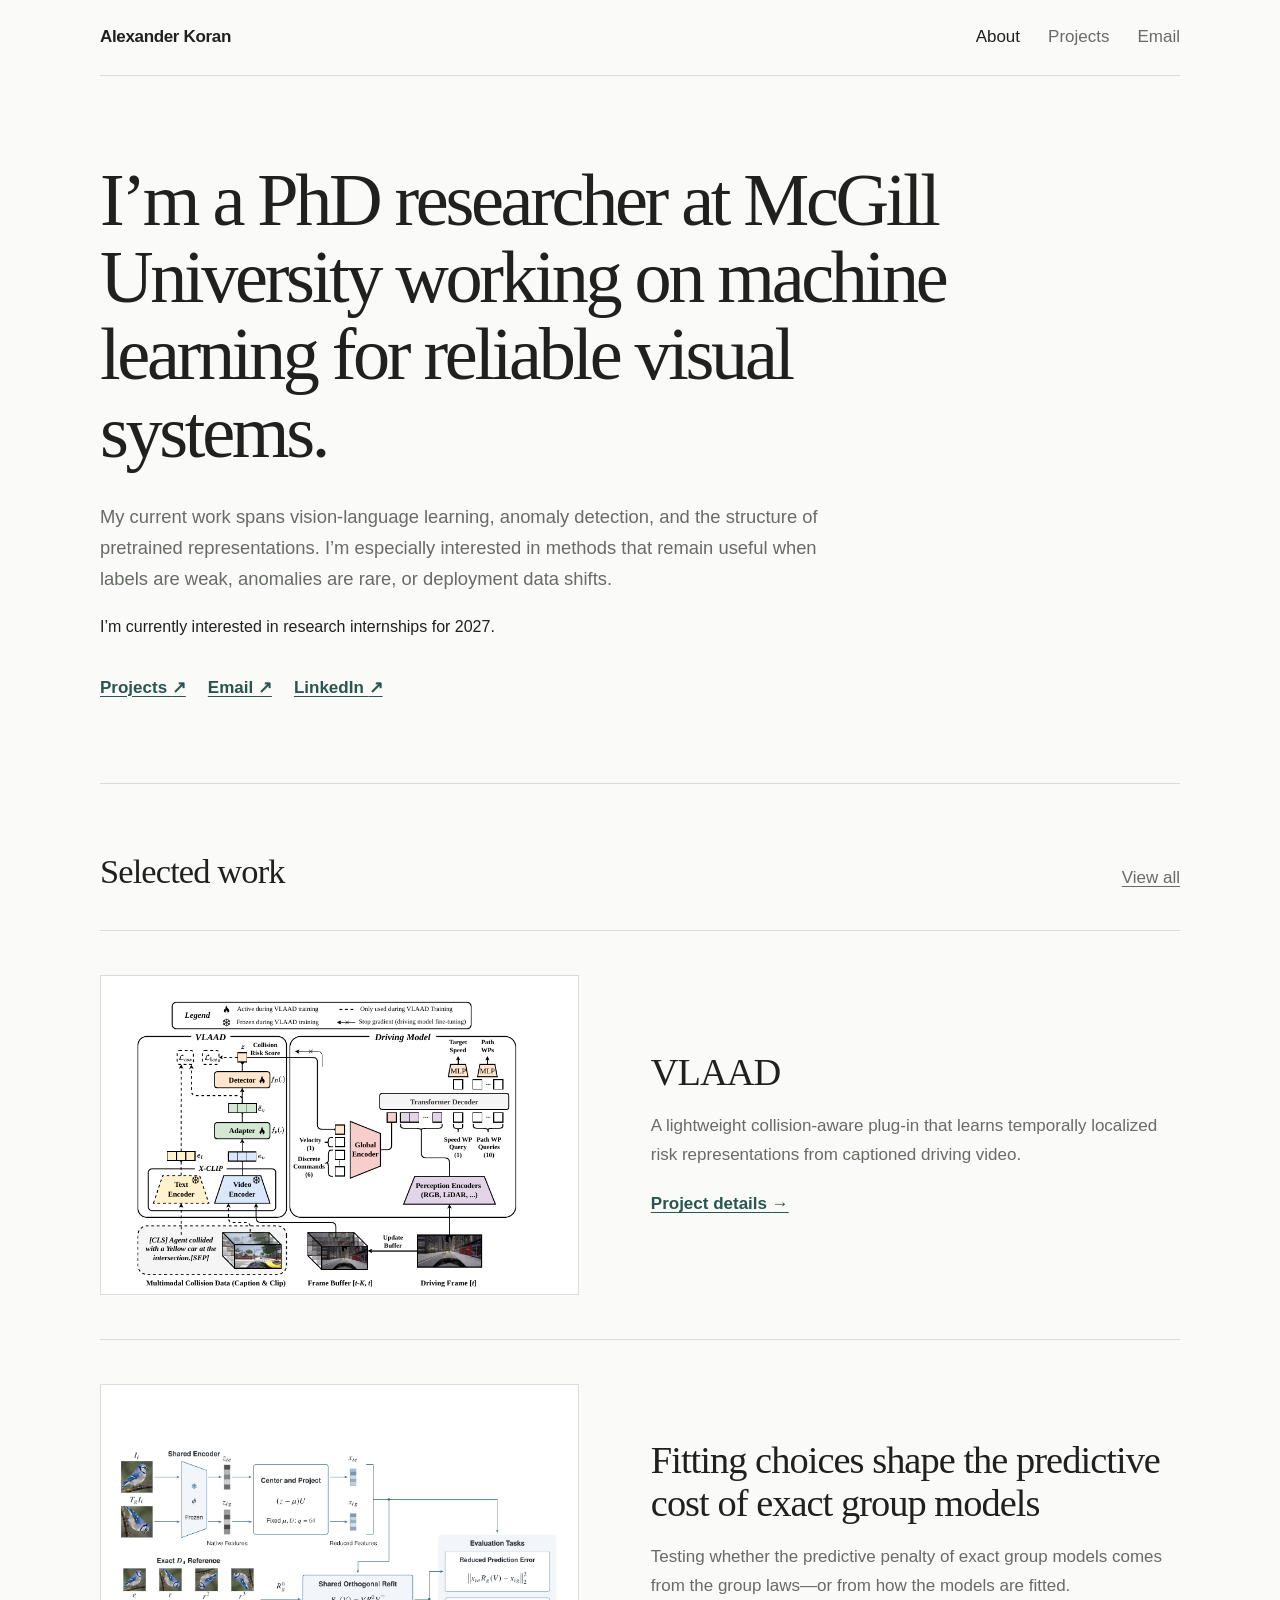
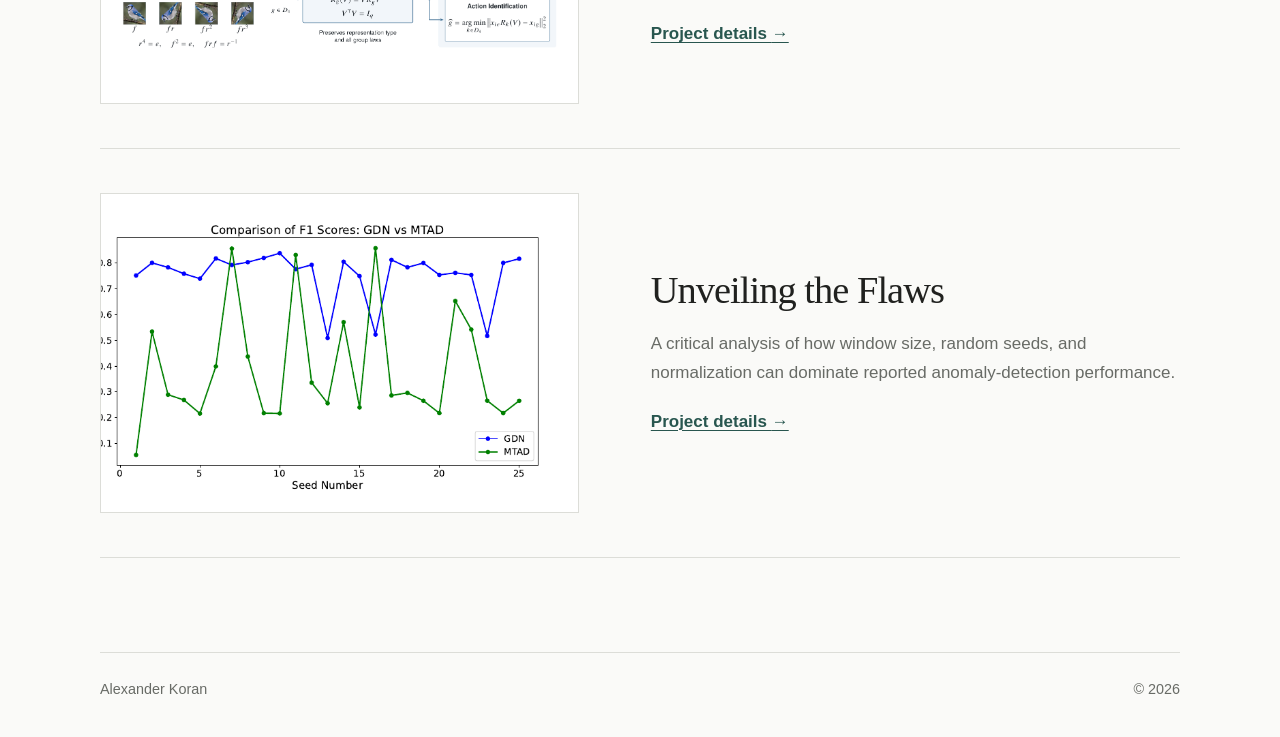
==== index.html @ d5c2fa04 "Build professional portfolio site" ====
<!doctype html>
<html lang="en">
  <head>
    <meta charset="utf-8">
    <meta name="viewport" content="width=device-width, initial-scale=1">
    <meta name="description" content="Alexander Koran is a PhD researcher at McGill University working on machine learning for visual intelligence.">
    <meta name="theme-color" content="#fafaf8">
    <title>Alexander Koran</title>
    <link rel="icon" href="favicon.svg" type="image/svg+xml">
    <link rel="stylesheet" href="styles.css">
    <script src="script.js" defer></script>
  </head>
  <body>
    <a class="skip-link" href="#main">Skip to content</a>
    <header class="site-header shell">
      <a class="site-name" href="index.html" aria-current="page">Alexander Koran</a>
      <nav aria-label="Primary navigation">
        <a href="index.html" aria-current="page">About</a>
        <a href="projects.html">Projects</a>
        <a href="mailto:alexanderskoran@gmail.com">Email</a>
      </nav>
    </header>

    <main id="main" class="shell">
      <section class="intro" aria-labelledby="intro-heading">
        <div class="intro-copy">
          <h1 class="intro-statement" id="intro-heading">I’m a PhD researcher at McGill University working on machine learning for reliable visual systems.</h1>
          <p>My current work spans vision-language learning, anomaly detection, and the structure of pretrained representations. I’m especially interested in methods that remain useful when labels are weak, anomalies are rare, or deployment data shifts.</p>
          <p class="availability">I’m currently interested in research internships for 2027.</p>
        </div>
        <div class="text-links" aria-label="Profile links">
          <a href="projects.html">Projects <span aria-hidden="true">↗</span></a>
          <a href="mailto:alexanderskoran@gmail.com">Email <span aria-hidden="true">↗</span></a>
          <a href="https://www.linkedin.com/in/alexander-koran-1265b1208" rel="noreferrer">LinkedIn <span aria-hidden="true">↗</span></a>
        </div>
      </section>

      <section class="selected-work" aria-labelledby="selected-heading">
        <div class="section-title-row">
          <h2 id="selected-heading">Selected work</h2>
          <a href="projects.html">View all</a>
        </div>
        <div class="project-list">
          <article class="project-row">
            <a class="project-figure" href="projects/vlaad.html" aria-label="Read about VLAAD"><img src="assets/vlaad-architecture.png" alt="Architecture diagram of VLAAD and its integration with a driving model"></a>
            <div class="project-copy">
              <h3><a href="projects/vlaad.html">VLAAD</a></h3>
              <p>A lightweight collision-aware plug-in that learns temporally localized risk representations from captioned driving video.</p>
              <a class="detail-link" href="projects/vlaad.html">Project details <span aria-hidden="true">→</span></a>
            </div>
          </article>
          <article class="project-row">
            <a class="project-figure" href="projects/exact-group-models.html" aria-label="Read about exact group models"><img src="assets/exact-group-refit.png" alt="Diagram of exact group maps being refitted to observed feature transformations"></a>
            <div class="project-copy">
              <h3><a href="projects/exact-group-models.html">Fitting choices shape the predictive cost of exact group models</a></h3>
              <p>Testing whether the predictive penalty of exact group models comes from the group laws—or from how the models are fitted.</p>
              <a class="detail-link" href="projects/exact-group-models.html">Project details <span aria-hidden="true">→</span></a>
            </div>
          </article>
          <article class="project-row">
            <a class="project-figure" href="projects/unveiling-the-flaws.html" aria-label="Read about Unveiling the Flaws"><img src="assets/unveiling-flaws-seed-figure.png" alt="F1 scores for two time-series anomaly detection models across random seeds"></a>
            <div class="project-copy">
              <h3><a href="projects/unveiling-the-flaws.html">Unveiling the Flaws</a></h3>
              <p>A critical analysis of how window size, random seeds, and normalization can dominate reported anomaly-detection performance.</p>
              <a class="detail-link" href="projects/unveiling-the-flaws.html">Project details <span aria-hidden="true">→</span></a>
            </div>
          </article>
        </div>
      </section>
    </main>

    <footer class="site-footer shell"><span>Alexander Koran</span><span>© <span id="current-year">2026</span></span></footer>
  </body>
</html>
---- styles.css ----
:root {
  color-scheme: light;
  --paper: #fafaf8;
  --surface: #ffffff;
  --ink: #20211f;
  --muted: #686b66;
  --line: #dcddd8;
  --accent: #28564f;
}

* { box-sizing: border-box; }

html { scroll-behavior: smooth; }

body {
  margin: 0;
  background: var(--paper);
  color: var(--ink);
  font-family: Inter, ui-sans-serif, -apple-system, BlinkMacSystemFont, "Segoe UI", sans-serif;
  font-size: 17px;
  line-height: 1.7;
  -webkit-font-smoothing: antialiased;
}

img { display: block; max-width: 100%; }

a {
  color: inherit;
  text-underline-offset: 0.2em;
  text-decoration-thickness: 1px;
}

a:hover { color: var(--accent); }

a:focus-visible {
  outline: 2px solid var(--accent);
  outline-offset: 4px;
  border-radius: 2px;
}

.shell {
  width: min(1080px, calc(100% - 48px));
  margin-inline: auto;
}

.skip-link {
  position: fixed;
  top: 12px;
  left: 12px;
  z-index: 20;
  transform: translateY(-160%);
  padding: 8px 12px;
  background: var(--ink);
  color: white;
}

.skip-link:focus { transform: none; }

.site-header {
  min-height: 76px;
  display: flex;
  align-items: center;
  justify-content: space-between;
  border-bottom: 1px solid var(--line);
}

.site-name {
  font-weight: 650;
  letter-spacing: -0.02em;
  text-decoration: none;
}

.site-header nav {
  display: flex;
  gap: 28px;
}

.site-header nav a {
  color: var(--muted);
  text-decoration: none;
}

.site-header nav a:hover,
.site-header nav a[aria-current="page"] { color: var(--ink); }

.intro {
  padding-block: 86px 80px;
  border-bottom: 1px solid var(--line);
}

.intro-copy { max-width: 900px; }

.intro-statement {
  max-width: 880px;
  margin: 0;
  font-family: "Iowan Old Style", "Palatino Linotype", Palatino, Georgia, serif;
  font-size: clamp(2.65rem, 5.8vw, 4.65rem);
  font-weight: 500;
  letter-spacing: -0.045em;
  line-height: 1.04;
}

.intro-copy > p {
  max-width: 760px;
  margin: 30px 0 0;
  color: var(--muted);
  font-size: 1.15rem;
}

.intro-copy .availability {
  margin-top: 18px;
  color: var(--ink);
  font-size: 1rem;
}

.text-links {
  display: flex;
  flex-wrap: wrap;
  gap: 22px;
  margin-top: 34px;
}

.text-links a,
.detail-link,
.project-links a {
  color: var(--accent);
  font-weight: 600;
}

.selected-work { padding-block: 58px 22px; }

.section-title-row {
  display: flex;
  align-items: baseline;
  justify-content: space-between;
  gap: 24px;
}

.section-title-row h2 {
  margin: 0;
  font-family: "Iowan Old Style", "Palatino Linotype", Palatino, Georgia, serif;
  font-size: 2.15rem;
  font-weight: 500;
  letter-spacing: -0.025em;
}

.section-title-row > a { color: var(--muted); }

.project-list { margin-top: 30px; }

.project-row {
  display: grid;
  grid-template-columns: minmax(280px, 0.95fr) minmax(300px, 1.05fr);
  gap: clamp(32px, 6vw, 72px);
  align-items: center;
  padding-block: 44px;
  border-top: 1px solid var(--line);
}

.project-row:last-child { border-bottom: 1px solid var(--line); }

.project-figure {
  display: block;
  overflow: hidden;
  border: 1px solid var(--line);
  background: var(--surface);
  text-decoration: none;
}

.project-figure img {
  width: 100%;
  aspect-ratio: 3 / 2;
  object-fit: contain;
}

.project-copy h2,
.project-copy h3 {
  margin: 0;
  font-family: "Iowan Old Style", "Palatino Linotype", Palatino, Georgia, serif;
  font-size: clamp(1.75rem, 3vw, 2.45rem);
  font-weight: 500;
  letter-spacing: -0.025em;
  line-height: 1.12;
}

.project-copy h2 a,
.project-copy h3 a { text-decoration: none; }

.project-copy p {
  margin: 18px 0 20px;
  color: var(--muted);
}

.projects-page { padding-block: 64px 36px; }

.page-intro { max-width: 800px; }

.page-intro h1 {
  margin: 0;
  font-family: "Iowan Old Style", "Palatino Linotype", Palatino, Georgia, serif;
  font-size: clamp(3rem, 7vw, 5.25rem);
  font-weight: 500;
  letter-spacing: -0.045em;
  line-height: 1;
}

.page-intro p {
  margin: 24px 0 0;
  color: var(--muted);
  font-size: 1.15rem;
}

.project-index-list { margin-top: 58px; }

.project-page { padding-block: 58px 36px; }

.back-link {
  display: inline-flex;
  gap: 8px;
  margin-bottom: 58px;
  color: var(--muted);
  text-decoration: none;
}

.project-header { max-width: 930px; }

.project-header h1 {
  margin: 0;
  font-family: "Iowan Old Style", "Palatino Linotype", Palatino, Georgia, serif;
  font-size: clamp(2.55rem, 6vw, 4.85rem);
  font-weight: 500;
  letter-spacing: -0.045em;
  line-height: 1.02;
}

.project-header .long-title { font-size: clamp(2.35rem, 5.4vw, 4.4rem); }

.project-header > p:not(.project-links) {
  max-width: 760px;
  margin: 28px 0 0;
  color: var(--muted);
  font-size: clamp(1.05rem, 2vw, 1.28rem);
}

.project-links { margin-top: 24px; }
.project-links > span { margin-inline: 8px; color: var(--line); }

.project-hero-figure {
  margin: 58px 0 0;
  padding: clamp(10px, 2vw, 20px);
  border: 1px solid var(--line);
  background: var(--surface);
}

.project-hero-link { display: block; text-decoration: none; }

.project-hero-figure img {
  width: 100%;
  max-height: 650px;
  object-fit: contain;
}

.project-hero-figure.poster-figure img {
  max-height: none;
  aspect-ratio: 3 / 2;
}

.project-hero-figure figcaption {
  margin-top: 12px;
  color: var(--muted);
  font-size: 0.88rem;
}

.project-article-grid { margin-top: 64px; }
.project-article { max-width: 800px; }

.project-article h2 {
  margin: 0 0 20px;
  font-family: "Iowan Old Style", "Palatino Linotype", Palatino, Georgia, serif;
  font-size: 2rem;
  font-weight: 500;
  letter-spacing: -0.02em;
}

.project-article p { margin: 0; }

.project-pagination {
  display: flex;
  justify-content: space-between;
  gap: 24px;
  margin-top: 72px;
  padding-top: 24px;
  border-top: 1px solid var(--line);
}

.project-pagination a { color: var(--muted); text-decoration: none; }

.site-footer {
  display: flex;
  justify-content: space-between;
  margin-top: 72px;
  padding-block: 24px 36px;
  border-top: 1px solid var(--line);
  color: var(--muted);
  font-size: 0.9rem;
}

@media (max-width: 760px) {
  .shell { width: min(100% - 28px, 1080px); }
  .site-header { min-height: 66px; }
  .site-header nav { gap: 16px; font-size: 0.9rem; }
  .intro { padding-block: 54px 52px; }
  .intro-statement { font-size: clamp(2.4rem, 11vw, 3.7rem); }
  .project-row { grid-template-columns: 1fr; gap: 24px; padding-block: 34px; }
  .projects-page { padding-top: 42px; }
  .project-page { padding-top: 38px; }
  .back-link { margin-bottom: 38px; }
  .project-header h1,
  .project-header .long-title { font-size: clamp(2.25rem, 11vw, 3.35rem); }
  .project-hero-figure { margin-top: 42px; }
  .project-pagination { flex-direction: column; }
}

@media (prefers-reduced-motion: reduce) {
  html { scroll-behavior: auto; }
}
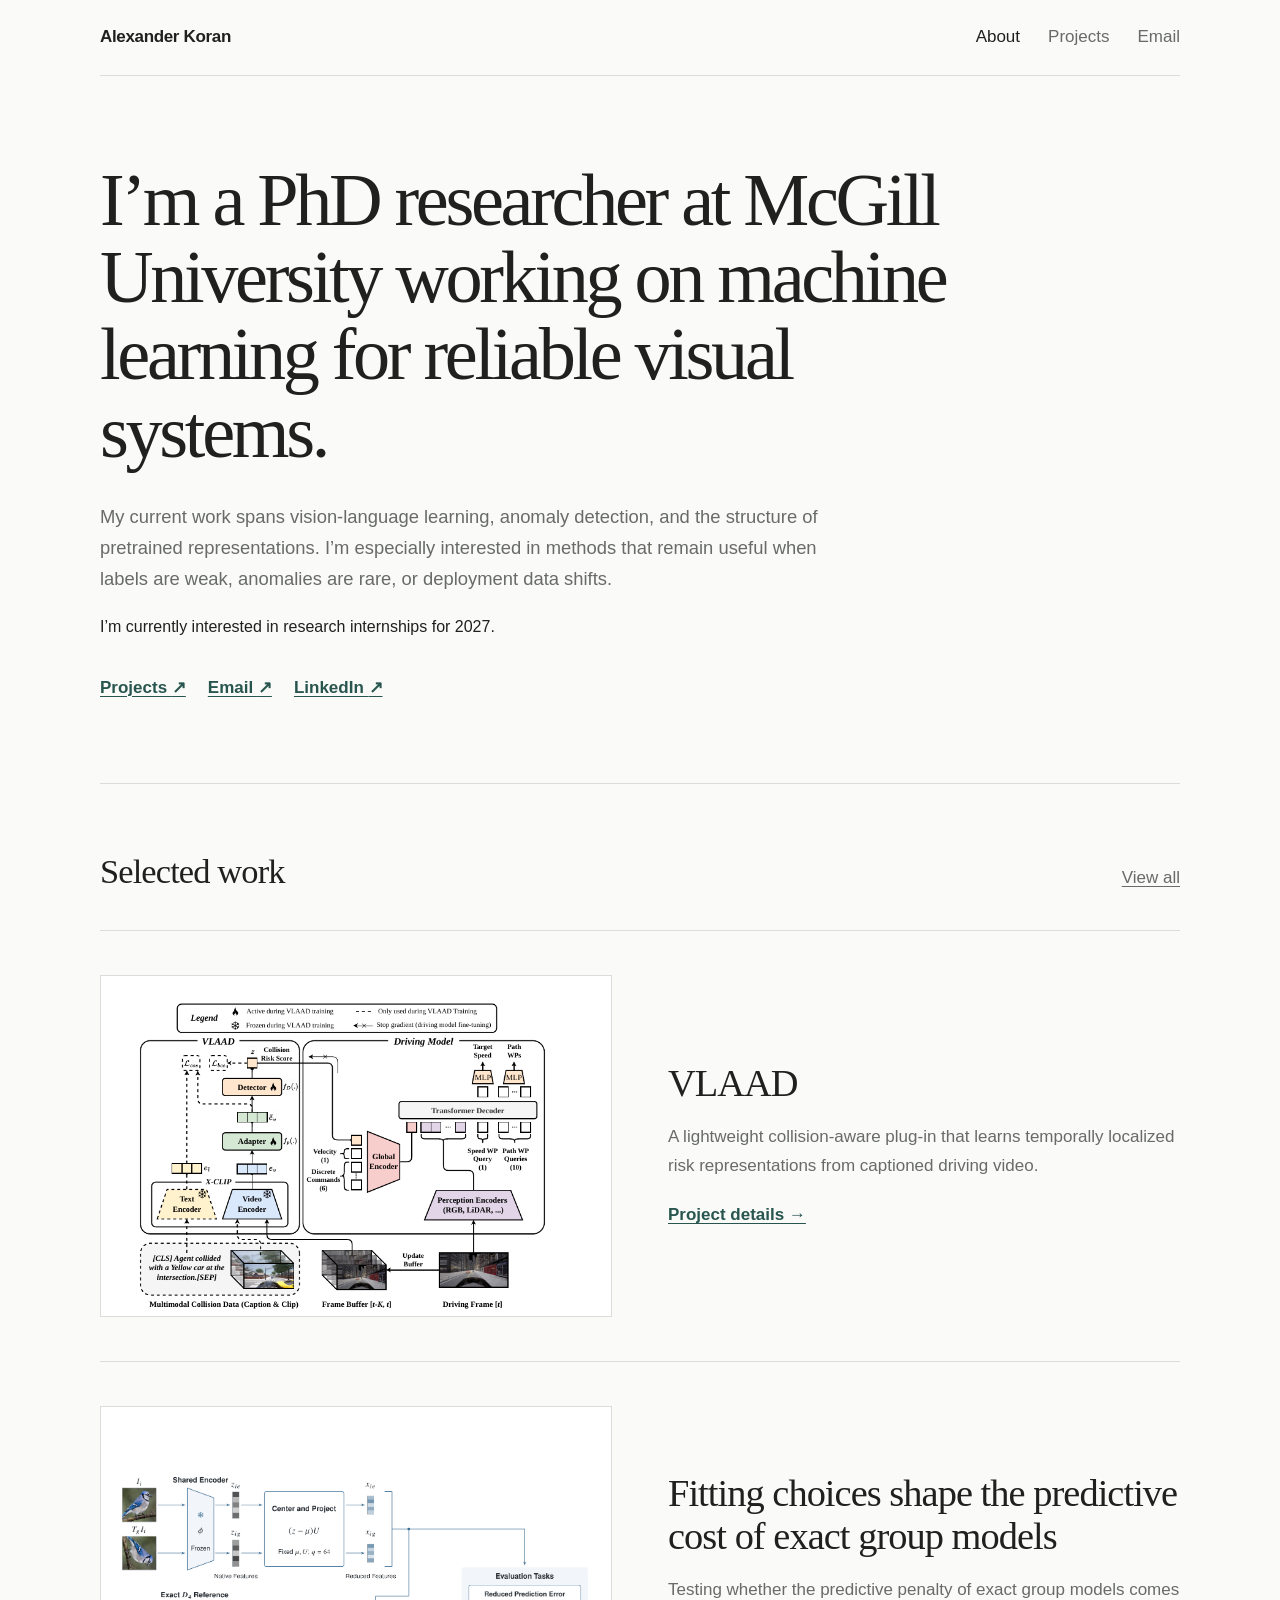
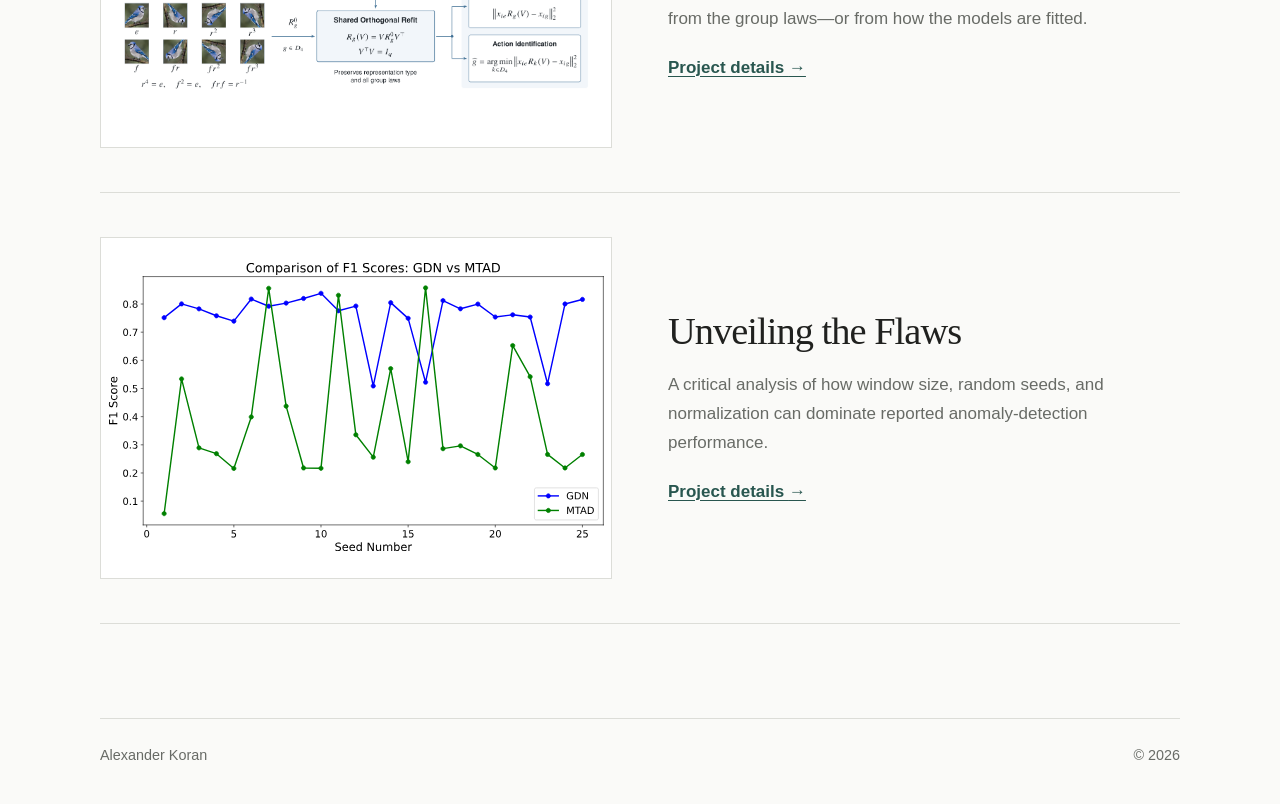
==== commit c16fc7a6: "Improve project figure presentation" ====
--- a/index.html
+++ b/index.html
@@ -58,7 +58,7 @@
             </div>
           </article>
           <article class="project-row">
-            <a class="project-figure" href="projects/unveiling-the-flaws.html" aria-label="Read about Unveiling the Flaws"><img src="assets/unveiling-flaws-seed-figure.png" alt="F1 scores for two time-series anomaly detection models across random seeds"></a>
+            <a class="project-figure" href="projects/unveiling-the-flaws.html" aria-label="Read about Unveiling the Flaws"><img src="assets/unveiling-flaws-seed-figure.svg" alt="F1 scores for two time-series anomaly detection models across random seeds"></a>
             <div class="project-copy">
               <h3><a href="projects/unveiling-the-flaws.html">Unveiling the Flaws</a></h3>
               <p>A critical analysis of how window size, random seeds, and normalization can dominate reported anomaly-detection performance.</p>
--- a/styles.css
+++ b/styles.css
@@ -150,8 +150,8 @@
 
 .project-row {
   display: grid;
-  grid-template-columns: minmax(280px, 0.95fr) minmax(300px, 1.05fr);
-  gap: clamp(32px, 6vw, 72px);
+  grid-template-columns: minmax(340px, 1fr) minmax(300px, 1fr);
+  gap: clamp(32px, 5vw, 56px);
   align-items: center;
   padding-block: 44px;
   border-top: 1px solid var(--line);
@@ -256,7 +256,8 @@
 
 .project-hero-figure img {
   width: 100%;
-  max-height: 650px;
+  height: auto;
+  max-height: none;
   object-fit: contain;
 }
 
@@ -311,7 +312,7 @@
   .site-header nav { gap: 16px; font-size: 0.9rem; }
   .intro { padding-block: 54px 52px; }
   .intro-statement { font-size: clamp(2.4rem, 11vw, 3.7rem); }
-  .project-row { grid-template-columns: 1fr; gap: 24px; padding-block: 34px; }
+  .project-row { grid-template-columns: minmax(0, 1fr); gap: 24px; padding-block: 34px; }
   .projects-page { padding-top: 42px; }
   .project-page { padding-top: 38px; }
   .back-link { margin-bottom: 38px; }
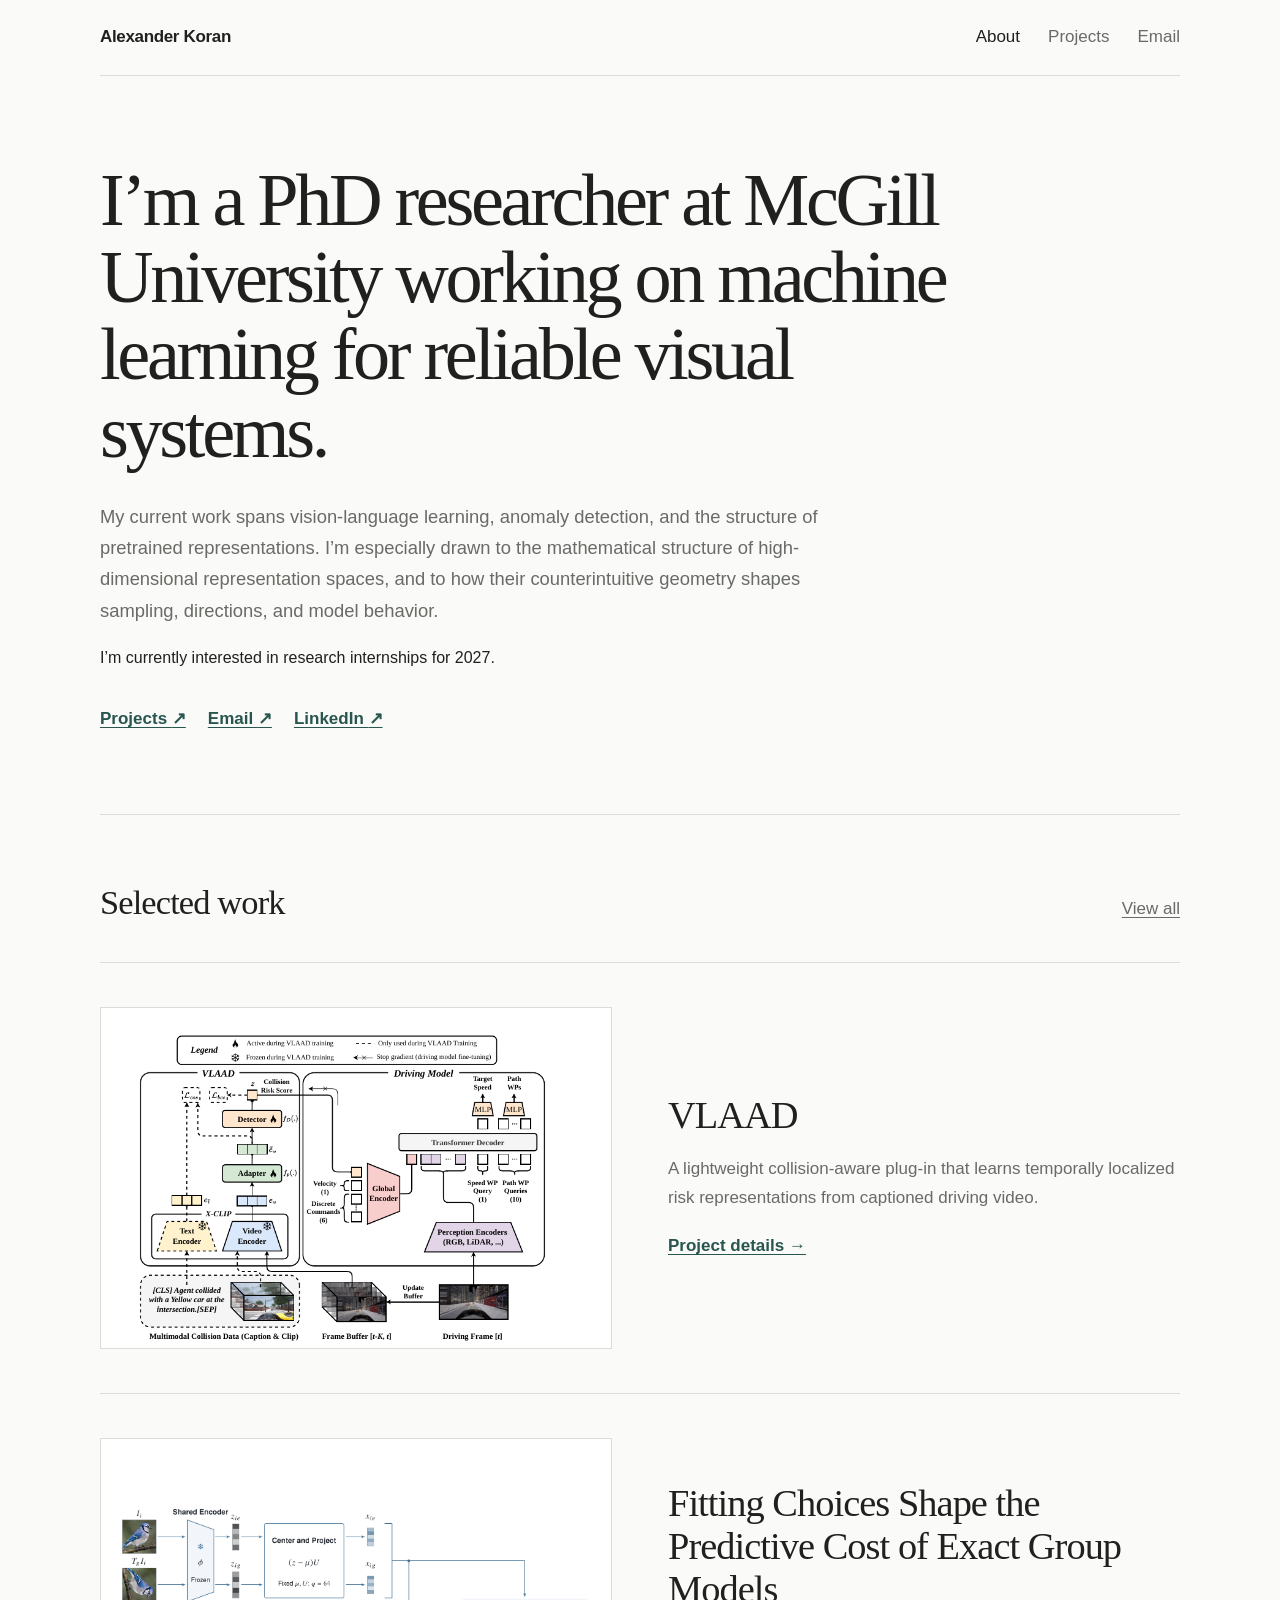
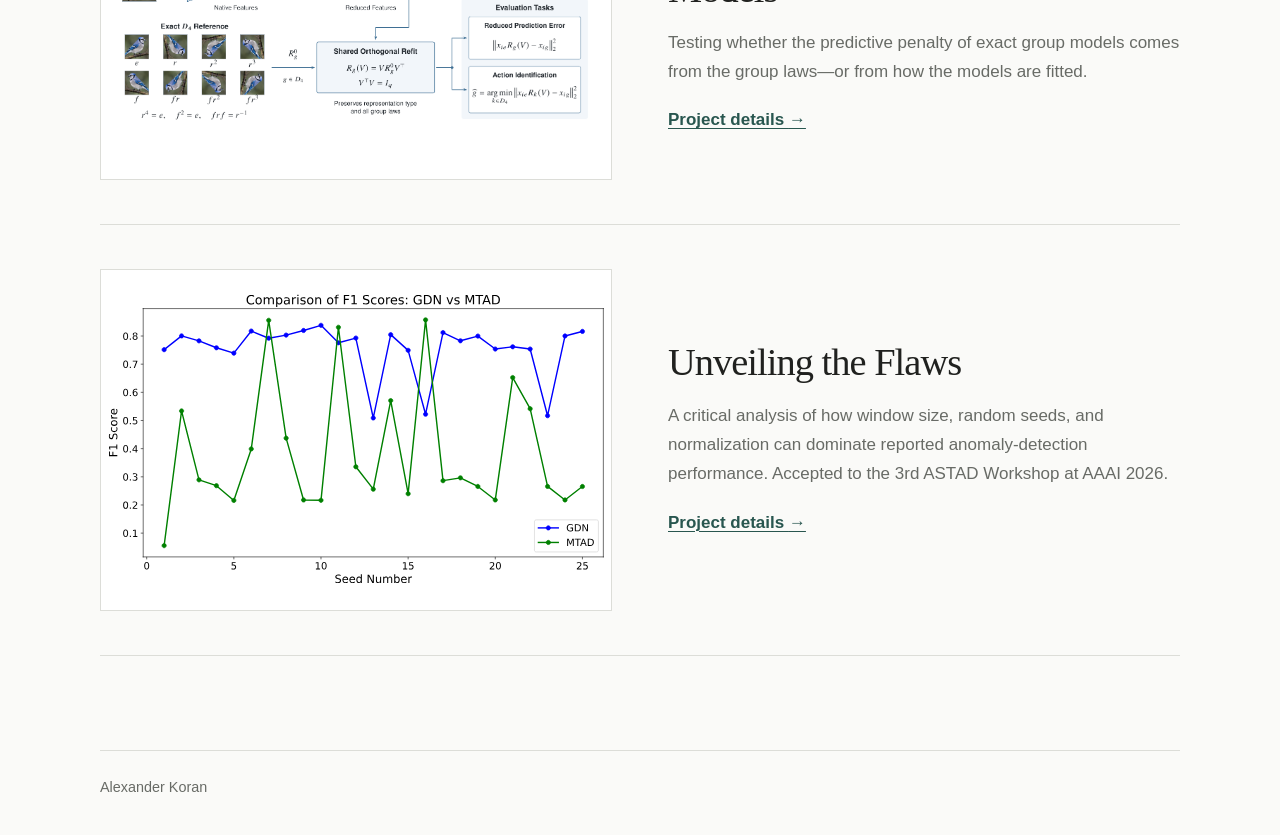
==== commit 7c9dad50: "Refine project dates and portfolio copy" ====
--- a/index.html
+++ b/index.html
@@ -7,7 +7,7 @@
     <meta name="theme-color" content="#fafaf8">
     <title>Alexander Koran</title>
     <link rel="icon" href="favicon.svg" type="image/svg+xml">
-    <link rel="stylesheet" href="styles.css">
+    <link rel="stylesheet" href="styles.css?v=4">
     <script src="script.js" defer></script>
   </head>
   <body>
@@ -25,7 +25,7 @@
       <section class="intro" aria-labelledby="intro-heading">
         <div class="intro-copy">
           <h1 class="intro-statement" id="intro-heading">I’m a PhD researcher at McGill University working on machine learning for reliable visual systems.</h1>
-          <p>My current work spans vision-language learning, anomaly detection, and the structure of pretrained representations. I’m especially interested in methods that remain useful when labels are weak, anomalies are rare, or deployment data shifts.</p>
+          <p>My current work spans vision-language learning, anomaly detection, and the structure of pretrained representations. I’m especially drawn to the mathematical structure of high-dimensional representation spaces, and to how their counterintuitive geometry shapes sampling, directions, and model behavior.</p>
           <p class="availability">I’m currently interested in research internships for 2027.</p>
         </div>
         <div class="text-links" aria-label="Profile links">
@@ -52,7 +52,7 @@
           <article class="project-row">
             <a class="project-figure" href="projects/exact-group-models.html" aria-label="Read about exact group models"><img src="assets/exact-group-refit.png" alt="Diagram of exact group maps being refitted to observed feature transformations"></a>
             <div class="project-copy">
-              <h3><a href="projects/exact-group-models.html">Fitting choices shape the predictive cost of exact group models</a></h3>
+              <h3><a href="projects/exact-group-models.html">Fitting Choices Shape the Predictive Cost of Exact Group Models</a></h3>
               <p>Testing whether the predictive penalty of exact group models comes from the group laws—or from how the models are fitted.</p>
               <a class="detail-link" href="projects/exact-group-models.html">Project details <span aria-hidden="true">→</span></a>
             </div>
@@ -61,7 +61,7 @@
             <a class="project-figure" href="projects/unveiling-the-flaws.html" aria-label="Read about Unveiling the Flaws"><img src="assets/unveiling-flaws-seed-figure.svg" alt="F1 scores for two time-series anomaly detection models across random seeds"></a>
             <div class="project-copy">
               <h3><a href="projects/unveiling-the-flaws.html">Unveiling the Flaws</a></h3>
-              <p>A critical analysis of how window size, random seeds, and normalization can dominate reported anomaly-detection performance.</p>
+              <p>A critical analysis of how window size, random seeds, and normalization can dominate reported anomaly-detection performance. Accepted to the 3rd ASTAD Workshop at AAAI 2026.</p>
               <a class="detail-link" href="projects/unveiling-the-flaws.html">Project details <span aria-hidden="true">→</span></a>
             </div>
           </article>
@@ -69,6 +69,6 @@
       </section>
     </main>
 
-    <footer class="site-footer shell"><span>Alexander Koran</span><span>© <span id="current-year">2026</span></span></footer>
+    <footer class="site-footer shell"><span>Alexander Koran</span></footer>
   </body>
 </html>
--- a/styles.css
+++ b/styles.css
@@ -242,7 +242,25 @@
   font-size: clamp(1.05rem, 2vw, 1.28rem);
 }
 
+.project-header > p.project-date {
+  margin: 0 0 16px;
+  font-size: 0.92rem;
+  letter-spacing: 0.02em;
+}
+
+.project-header > p.project-venue {
+  margin-top: 10px;
+  color: var(--ink);
+  font-size: 1rem;
+}
+
 .project-links { margin-top: 24px; }
+.project-links a {
+  display: inline-flex;
+  align-items: baseline;
+  gap: 0.2em;
+  white-space: nowrap;
+}
 .project-links > span { margin-inline: 8px; color: var(--line); }
 
 .project-hero-figure {
